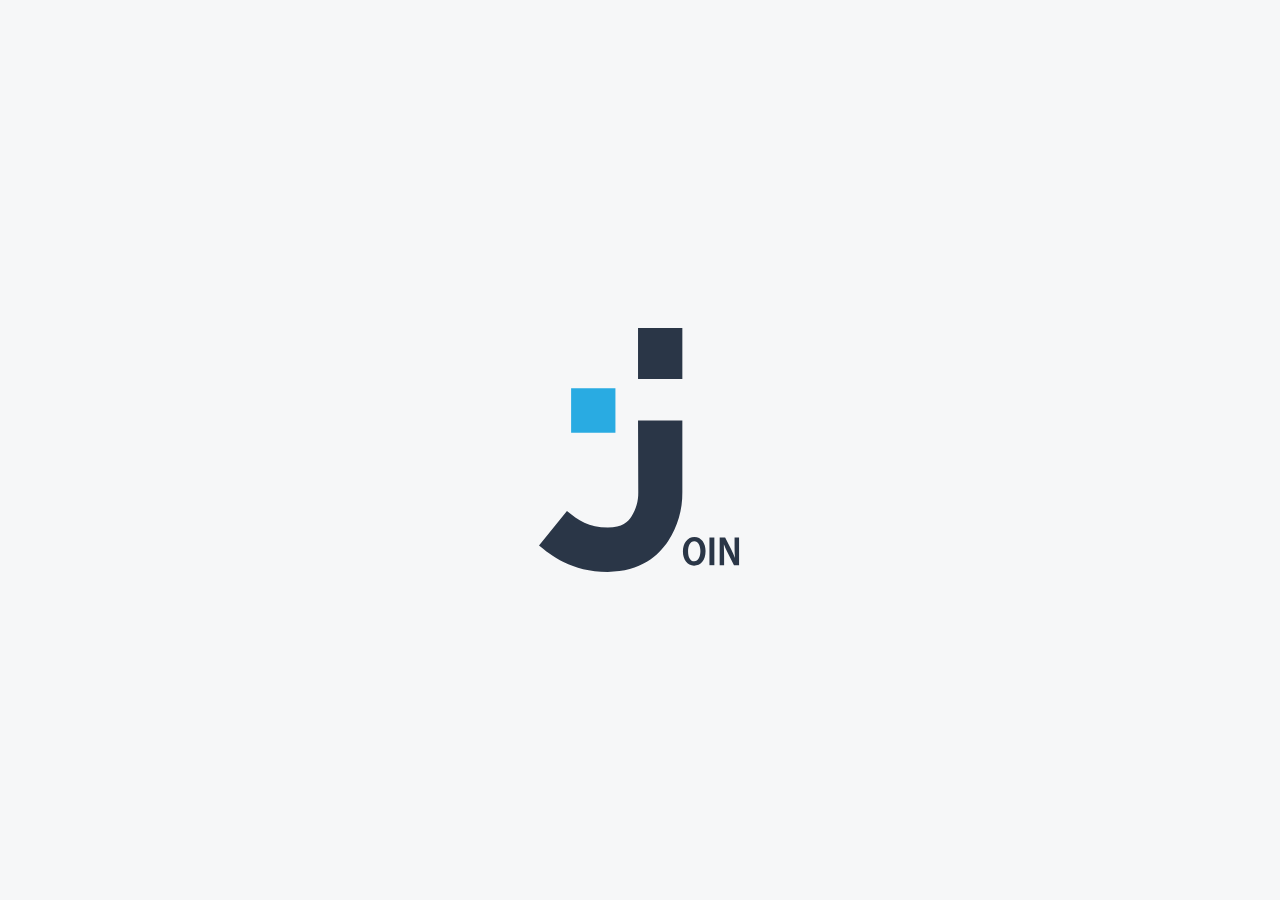
==== add_task.html @ 205330fd "first commmit on fresh repository" ====
<!DOCTYPE html>
<html lang="en">

<head>
    <meta charset="UTF-8">
    <meta name="viewport" content="width=device-width, initial-scale=1.0">
    <title>Join | Add Task</title>
    <link rel="stylesheet" href="color.css">
    <link rel="stylesheet" href="fonts.css">
    <link rel="stylesheet" href="style.css">
    <link rel="stylesheet" href="add_task.css">
    <link rel="shortcut icon" href="./assets/img/favicon.svg" type="image/svg+xml">
</head>

<body onload="init(); taskProgressState = 'toDo'; taskMode = 'add'">
    <div w3-include-html="./assets/templates/nav.html"></div>
    <div class="content" w3-include-html="./assets/templates/addtask.html">
    </div>

    <div id="message" class="message d-none"></div>

    <script src="./js/storage.js"></script>
    <script src="./js/script.js"></script>
    <script src="./js/board.js"></script>
    <script src="./js/svg.js"></script>
    <script src="./js/addtask.js"></script>
    <script src="./js/templates.js"></script>
</body>

</html>
---- color.css ----
/* ==========================================================================
   Colors
   ========================================================================== */

/* CI colors
   ========================================================================== */
:root {
    --bgr: #F6F7F8;

    --black: #000;
    --black-opacity-1: rgba(0, 0, 0, 0.12);
    --white: #FFF;

    --blue-extra-dark: #091931;
    --blue-dark: #2A3647;
    --blue-light: #29ABE2;

    --gray-light-1: #F4F4F4;
    --gray-light-2: #CDCDCD;
    --gray-light-3: #D1D1D1;
    --gray-light-4:#A8A8A8;
}


/* Special colors
   ========================================================================== */
:root {
    --yellow-1:#FFC701;

    --orange-1: #FFA800;
    --orange-2: #FF7A00;

    --red-1: #FF5C00;
    --red-2:#FF3D00;

    --green-1: #1FD7C1;
    --green-2: #7AE229;
    --green-3: #02CF2F;
    --green-4: #4E963D;

    --blue-1: #32DAFF;
    --blue-2: #0190E0;
    --blue-3: #007CEE;
    --blue-4: #0038FF;

    --purple-1: #FC71FF;
    --purple-2: #EE00D6;
    --purple-3: #EE00D6;
    --purple-4: #9327FF;
}


/* Border shadow
   ========================================================================== */
:root {
    --box-shadow-1: rgba(0, 0, 0, 0.10);
    --box-shadow-2: rgba(0, 0, 0, 0.08);
    --box-shadow-3: rgba(0, 0, 0, 0.04);
}
---- fonts.css ----
/* ==========================================================================
   Font
   ========================================================================== */
.btn, .btn-tetriary, .c-monogram, .c-d-monogram, h1, h2, h3, h4, h5, h6, p {
    font-family: 'Inter';
    font-style: normal;
    line-height: 120%;
    margin: 0;
}

.btn {
    font-family: 'Inter';
    font-style: normal;
    font-weight: 700;
    font-size: 21px;
}

.c-monogram {
    font-size: 12px;
}

.c-d-monogram {
    font-size: 47px;
}

h1 {
  color: var(--black);
  font-weight: 700;
  font-size: 64px;
}

h2 {
    color: var(--black);
    font-weight: 700;
    font-size: 61px;
}

h3 {
    color: var(--black);
    font-weight: 500;
    font-size: 47px;
}

h4 {
    color: var(--black);
    font-weight: 400;
    font-size: 27px;
}

h5 {
    color: var(--black);
    font-weight: 700;
    font-size: 21px;
}

h6 {
    color: var(--black);
    font-weight: 400;
    font-size: 20px;
}

p {
    font-weight: 400;
    font-size: 16px;
}

.c-dark-blue {
  color: var(--dark-blue);
}

.c-blue-light {
  color: var(--blue-light);
}

/* ==========================================================================
   Font implementation - 'Inter'
   ========================================================================== */

/* inter-100 - latin */
@font-face {
    font-display: swap; /* Check https://developer.mozilla.org/en-US/docs/Web/CSS/@font-face/font-display for other options. */
    font-family: 'Inter';
    font-style: normal;
    font-weight: 100;
    src: url('./assets/fonts/inter-v12-latin-100.woff2') format('woff2'); /* Chrome 36+, Opera 23+, Firefox 39+, Safari 12+, iOS 10+ */
  }
  /* inter-200 - latin */
  @font-face {
    font-display: swap; /* Check https://developer.mozilla.org/en-US/docs/Web/CSS/@font-face/font-display for other options. */
    font-family: 'Inter';
    font-style: normal;
    font-weight: 200;
    src: url('./assets/fonts/inter-v12-latin-200.woff2') format('woff2'); /* Chrome 36+, Opera 23+, Firefox 39+, Safari 12+, iOS 10+ */
  }
  /* inter-300 - latin */
  @font-face {
    font-display: swap; /* Check https://developer.mozilla.org/en-US/docs/Web/CSS/@font-face/font-display for other options. */
    font-family: 'Inter';
    font-style: normal;
    font-weight: 300;
    src: url('./assets/fonts/inter-v12-latin-300.woff2') format('woff2'); /* Chrome 36+, Opera 23+, Firefox 39+, Safari 12+, iOS 10+ */
  }
  /* inter-regular - latin */
  @font-face {
    font-display: swap; /* Check https://developer.mozilla.org/en-US/docs/Web/CSS/@font-face/font-display for other options. */
    font-family: 'Inter';
    font-style: normal;
    font-weight: 400;
    src: url('./assets/fonts/inter-v12-latin-regular.woff2') format('woff2'); /* Chrome 36+, Opera 23+, Firefox 39+, Safari 12+, iOS 10+ */
  }
  /* inter-500 - latin */
  @font-face {
    font-display: swap; /* Check https://developer.mozilla.org/en-US/docs/Web/CSS/@font-face/font-display for other options. */
    font-family: 'Inter';
    font-style: normal;
    font-weight: 500;
    src: url('./assets/fonts/inter-v12-latin-500.woff2') format('woff2'); /* Chrome 36+, Opera 23+, Firefox 39+, Safari 12+, iOS 10+ */
  }
  /* inter-600 - latin */
  @font-face {
    font-display: swap; /* Check https://developer.mozilla.org/en-US/docs/Web/CSS/@font-face/font-display for other options. */
    font-family: 'Inter';
    font-style: normal;
    font-weight: 600;
    src: url('./assets/fonts/inter-v12-latin-600.woff2') format('woff2'); /* Chrome 36+, Opera 23+, Firefox 39+, Safari 12+, iOS 10+ */
  }
  /* inter-700 - latin */
  @font-face {
    font-display: swap; /* Check https://developer.mozilla.org/en-US/docs/Web/CSS/@font-face/font-display for other options. */
    font-family: 'Inter';
    font-style: normal;
    font-weight: 700;
    src: url('./assets/fonts/inter-v12-latin-700.woff2') format('woff2'); /* Chrome 36+, Opera 23+, Firefox 39+, Safari 12+, iOS 10+ */
  }
  /* inter-800 - latin */
  @font-face {
    font-display: swap; /* Check https://developer.mozilla.org/en-US/docs/Web/CSS/@font-face/font-display for other options. */
    font-family: 'Inter';
    font-style: normal;
    font-weight: 800;
    src: url('./assets/fonts/inter-v12-latin-800.woff2') format('woff2'); /* Chrome 36+, Opera 23+, Firefox 39+, Safari 12+, iOS 10+ */
  }
  /* inter-900 - latin */
  @font-face {
    font-display: swap; /* Check https://developer.mozilla.org/en-US/docs/Web/CSS/@font-face/font-display for other options. */
    font-family: 'Inter';
    font-style: normal;
    font-weight: 900;
    src: url('./assets/fonts/inter-v12-latin-900.woff2') format('woff2'); /* Chrome 36+, Opera 23+, Firefox 39+, Safari 12+, iOS 10+ */
  }
---- style.css ----
/* ==========================================================================
   General
   ========================================================================== */
body {
    font-family: 'Inter';
    background-color: var(--bgr);
}

body::-webkit-scrollbar {
    width: 10px;
}

/* Track */
body::-webkit-scrollbar-track {
    background: var(--gray-light-2);
    border-radius: 5px;
}

/* Handle */
body::-webkit-scrollbar-thumb {
    background: var(--blue-dark);
    border-radius: 5px;
}

* {
    box-sizing: border-box;
    margin: 0;
    padding: 0;
}

.d-none {
    display: none !important;
}

.opacity-0 {
    opacity: 0;
}

.message {
    display: flex;
    justify-content: center;
    align-items: center;
    flex-direction: column;
    position: absolute;
    top: 100%;
    /* Startposition unten */
    left: 50%;
    transform: translate(-50%, -50%);
    z-index: 999999999;

    /* Styling */
    color: white;
    font-size: 16px;
    background-color: #2a3647c5;
    padding: 24px;
    border-radius: 24px;
    border: 1px solid #D1D1D1;
    box-shadow: var(--box-shadow-1);

    /* Animationen und Transitions */
    animation: slideUp 0.5s forwards ease-in-out,
        fadeOut 0.5s 4s forwards ease-in-out;
}

@keyframes slideUp {
    0% {
        top: 100%;
    }

    100% {
        top: 50%;
    }
}

@keyframes fadeOut {
    0% {
        opacity: 1;
    }

    100% {
        opacity: 0;
    }
}


/* ==========================================================================
   Content
   ========================================================================== */
.content {
    display: flex;
    align-items: center;
    flex-direction: column;
    margin-left: 254px;
    margin-top: 110px;
    width: auto;
}

/* ==========================================================================
   Buttons
   ========================================================================== */
.btn {
    /* Display & box model */
    display: flex;
    flex-direction: row;
    justify-content: center;
    align-items: center;
    min-width: 145px;
    ;
    height: 54px;
    padding: 14px;
    gap: 10px;
    font-size: 21px;
    /* Other */
    border-radius: 10px;
}

.btn-primary {
    /* Other */
    background: var(--blue-dark);
    border: none;
    /* border: 1px solid var(--blue-dark); */
    color: var(--white);
    cursor: pointer;
    transition: all 0.1s ease-in-out;
}

.btn-primary:hover {
    background-color: var(--blue-light);
}

.btn-secondary {
    /* Display & box model */
    width: auto;
    /* Other */
    background: none;
    border: 1px solid var(--blue-dark);
    color: var(--blue-dark);
    cursor: pointer;
    transition: all 0.1s ease-in-out;
}

.btn-secondary:hover {
    border: 1px solid var(--blue-light);
    color: var(--blue-light);
}

.btn-tetriary {
    /* Other */
    background: none;
    border: none;
    cursor: pointer;
}

.btn-tetriary:hover {
    color: var(--blue-light);
}

button:disabled {
    opacity: 0.5;
    cursor: not-allowed;
}

/* Logo Animation Login
   ========================================================================== */
@keyframes logoAnimation {
    0% {
        position: fixed;
        top: 50%;
        left: 50%;
        transform: translate(-50%, -50%) scale(2);
    }

    100% {
        position: fixed;
        top: 40px;
        left: 100px;
        transform: translate(0, 0) scale(1);
    }
}

.logo-animated {
    animation: logoAnimation 2s forwards;
    /* 2 Sekunden Dauer */
}


/* Content fade in
   ========================================================================== */

@keyframes contentFadeIn {
    0% {
        opacity: 0;
    }

    100% {
        opacity: 1;
    }
}

.full-height {
    animation: contentFadeIn 1s forwards 0.5s;
    /* 1 Sekunde Dauer, 2 Sekunden Verzögerung */
    opacity: 0;
    /* Setze die Anfangs-Opazität auf 0 */
}

/* ==========================================================================
   Input Fields
   ========================================================================== */
.input-icon {
    position: relative;
    display: inline-block;
    /* or "block" if you want it to take the full width */
    width: 422px;
}

.field {
    width: 422px;
    height: 48px;
    padding: 12px 40px 12px 21px;
    /* Increase right padding to make room for the icon */
    border-radius: 10px;
    border: 1px solid #D1D1D1;
    background: #FFF;
    box-sizing: border-box;
    font-size: 20px;
}

.field::placeholder {
    color: #D1D1D1;
}

.icon {
    position: absolute;
    right: 12px;
    top: 50%;
    transform: translateY(-50%);
    pointer-events: none;
    /* Makes the icon non-interactive */
}

.actionIcon {
    pointer-events: inherit !important;
    cursor: pointer;
}

input[type='checkbox']:hover {
    cursor: pointer;
}

/* ==========================================================================
   Dialog & Cards
   ========================================================================== */
.card {
    padding: 48px 115px;
    border-radius: 30px;
    background: #FFF;
    box-shadow: 0px 0px 14px 3px rgba(0, 0, 0, 0.04);
}



/* ==========================================================================
   Side & Topbar
   ========================================================================== */
.sidebar {
    position: fixed;
    box-sizing: border-box;
    padding-top: 64px;
    top: 0;
    width: 248px;
    height: 100vh;
    display: flex;
    flex-direction: column;
    justify-content: space-between;
    align-items: center;
    background: #2A3647;
    z-index: 2;
}

.active {
    background-color: var(--blue-extra-dark);
}

.active-undernav:hover {
    color: var(--gray-light-4) !important;
}

.nav ul {
    display: flex;
    flex-direction: column;
    align-items: flex-start;
    justify-content: center;
    gap: 15px;
    padding: 0;
}

.uppernav {
    width: 100%;
}

.uppernav ul li {
    list-style-type: none;
    width: 100%;
}

.uppernav a {
    padding-left: 64px;
    color: white;
}

.undernav {
    display: flex;
    flex-direction: column;
    justify-content: flex-start;
    align-items: flex-start;
    gap: 4px;
    align-self: stretch;
    margin-bottom: 64px;
}

.undernav ul {
    width: 100%;
}

.undernav li {
    display: flex;
    align-items: center;
    width: 100%;
    list-style-type: none;
    color: var(--gray-light-4);
    font-size: 16px;
    font-weight: 400;
    padding: 0;
}

.undernav li a {
    display: flex;
    align-items: center;
    color: var(--gray-light-4);
    width: 100%;
    height: 36px;
    padding-left: 64px;
    text-decoration: none;
    transition-duration: 125ms;
}

.undernav li a:hover {
    color: #29abe2;
    font-weight: 400;
}

.account a {
    height: 32px;
}

.account-help {
    transition-duration: 125ms;
}

.account-help:hover {
    transform: scale(1.1);
}

.account-img-container {
    position: relative;
    display: inline-block;
    width: 60px;
    height: 60px;
}

.accountnav {
    display: none;
    position: absolute;
    top: 75%;
    right: 25px;
    border-radius: 20px 0px 20px 20px;
    background-color: var(--blue-dark);
    box-shadow: 0px 0px 4px 0px rgba(0, 0, 0, 0.10);
    transform: translateY(-20px);
    transition: transform 0.3s ease-out;
}

.accountnav.open {
    display: block;
    transform: translateY(10px);
}

.account-img-container:hover {
    cursor: pointer;
}

.accountnav a {
    text-decoration: none;
    color: inherit;
}

.accountnav ul {
    gap: 0;
}

.accountnav li {
    display: flex;
    align-items: center;
    justify-content: right;
    list-style-type: none;
    color: var(--gray-light-4);
    font-size: 16px;
    font-weight: 200;
    width: 150px;
    height: 32px;
    padding-left: 10px;
    padding-right: 10px;
    transition-duration: 175ms;
}

.accountnav-mobile {
    display: none !important;
}

.accountnav li a {
    display: flex;
    align-items: center;
    gap: 4px !important;
}

.accountnav li:hover {
    background-color: var(--blue-extra-dark);
    color: var(--white);
}

.accountnav img {
    height: 22px;
    width: 22px;
}

#accountnavLogout {
    gap: 4px;
    border-radius: 20px 0 20px 20px;
    /*border-bottom: 2px solid rgba(255, 255, 255, 0.1);*/
}

.menuitem {
    display: flex;
    align-items: center;
    gap: 8px;
    text-decoration: none;
    width: 100%;
    height: 46px;
    padding-top: 8px;
    padding-bottom: 8px;
    transition-duration: 125ms;
}

.menuitem:hover {
    background-color: var(--blue-extra-dark);
}

.header {
    display: flex;
    box-sizing: border-box;
    width: 100%;
    margin-top: 0;
    padding-left: 348px;
    padding-top: 10px;
    padding-bottom: 10px;
    position: fixed;
    top: 0;
    left: 0;
    right: 0;
    justify-content: space-between;
    align-items: center;
    background-color: var(--white);
    box-shadow: 0px 4px 4px 0px rgba(0, 0, 0, 0.10);
    z-index: 1;
}

.header-mobile-logo {
    display: none;
}

.account {
    display: flex;
    justify-content: flex-end;
    align-items: center;
    margin-right: 60px;
}

/* ==========================================================================
   Mobile Nav (Bottom)
   ========================================================================== */

.mobile-nav {
    display: none;
}

/* ==========================================================================
   Login, Singnup Forgot Password
   ========================================================================== */
.login {
    display: flex;
    flex-direction: column;
    align-items: center;
    justify-content: center;
    gap: 32px;
}

.custom-h2 {
    margin: 0;
    color: #000;
    text-align: center;
    font-size: 61px;
    font-style: normal;
    font-weight: 700;
    line-height: 120%;
}

.signup {
    display: flex;
    flex-direction: column;
    align-items: center;
    justify-content: center;
    position: relative;
    gap: 32px;
}

.reset_pw {
    display: flex;
    flex-direction: column;
    align-items: center;
    justify-content: center;
    gap: 32px;
}

.top {
    display: flex;
    align-items: flex-start;
}

.nav-icon {
    position: absolute;
    left: -32px;
    top: 21px;
}

.nav-icon:hover {
    cursor: pointer;
}

.login-form {
    display: flex;
    flex-direction: column;
    gap: 32px;
}

.icon {
    position: absolute;
    right: 12px;
    top: 50%;
    transform: translateY(-50%);
    pointer-events: none;
    /* Makes the icon non-interactive */
}

.divider {
    margin-top: -12px;
}

.options {
    display: flex;
    align-items: center;
    justify-content: center;
    gap: 32px;
    height: 24px;
}

.options a {
    text-decoration: none;
    color: #29ABE2;
    cursor: pointer;
}

.options a:hover {
    font-weight: 500;
    border-bottom: 1px solid #29ABE2;
    padding-bottom: 2px;
}

.form-btn {
    display: flex;
    align-items: center;
    justify-content: center;
    gap: 32px;
}

.footer-menu ul {
    display: flex;
    align-items: center;
    justify-content: center;
    gap: 32px;
    margin-bottom: 40px;
    padding: 0;
}

.footer-menu li {
    list-style-type: none;
}

.footer-menu a {
    text-decoration: none;
    color: var(--gray-light-4);
}

.footer-menu a:hover {
    color: #2A3647;
}

.check-policy label {
    color: var(--gray-light-4);
    font-weight: 200;
}

.check-policy a {
    color: #29ABE2;
}

.check-policy {
    display: flex;
    flex-direction: row;
    justify-content: center;
    gap: 8px;
    width: 100%;
}

.check {
    display: flex;
    flex-direction: row;
    gap: 8px;
}

.signup-btn {
    margin-right: 100px;
    display: flex;
    align-items: center;
    gap: 32px;
}

.full-height {
    animation: contentFadeIn 1s forwards 0.5s;
    /* 1 Sekunde Dauer, 2 Sekunden Verzögerung */
    opacity: 0;
    /* Setze die Anfangs-Opazität auf 0 */
}


.full-height {
    display: flex;
    flex-direction: column;
    align-items: center;
    justify-content: space-between;
    height: 100vh;
}

.topbar {
    width: 100%;
    display: flex;
    align-items: flex-start;
    justify-content: flex-end;
    margin-top: 40px;
}

/* ==========================================================================
   Colors for Categorys
   ========================================================================== */

.category-color-design {
    background-color: var(--yellow-1);
}

.category-color-development {
    background-color: var(--red-1);
}

.category-color-qa {
    background-color: var(--green-1);
}

/* ==========================================================================
Media Queries / Responsiveness
========================================================================== */

@media (max-width: 880px) {
    .content {
        margin-left: 0;
        margin-bottom: 96px;
        padding-left: 16px;
        padding-right: 16px;
    }

    /* Hide Sidebar and display mobile menu
   ========================================================================== */
    .sidebar {
        display: none;
    }

    .mobile-nav {
        display: flex;
        position: fixed;
        align-items: center;
        bottom: 0;
        left: 0;
        right: 0;
        height: 80px;
        background-color: var(--blue-dark);
        z-index: 9999;
        padding-left: 16px;
        padding-right: 16px;
    }

    .mobile-nav ul {
        display: flex;
        width: 100%;
        height: 100%;
        justify-content: space-between;
        align-items: center;
        flex-direction: row;
        gap: 4px;
    }

    .menuitem {
        flex-direction: column;
        align-items: center;
        justify-content: center;
        padding: 0;
        border-radius: 20px;
        gap: 4px;
        color: var(--white);
        min-width: 76px;
        width: 76px;
        height: 76px;
    }

    .menuitem:hover {
        border-radius: 20px;
    }

    .menuitem li {
        list-style-type: none;
        font-size: 14px;
    }

    .mobile-nav-img {
        display: flex;
        justify-content: center;
        align-items: center;
        width: 24px;
        height: 24px;
    }

    .mobile-nav-img img {
        width: 24px;
    }

    .accountnav-mobile {
        display: flex !important;
    }

    #accountnavLogout {
        gap: 4px;
        border-radius: 20px 0 0 0;
        /*border-bottom: 2px solid rgba(255, 255, 255, 0.1);*/
    }
    
    #accountnavImprint {
        /*border-top: 2px solid rgba(255, 255, 255, 0.1);*/
        border-radius: 0 0 20px 20px;
    }

    /* adjust header for mobile view
   ========================================================================== */
    .header {
        padding: 20px 16px 20px 16px;
    }

    .header h6 {
        display: none;
    }

    .header-mobile-logo {
        display: block;
        width: 32px;
    }

    .account {
        margin-right: 0;
    }

    .account-help {
        display: none;
    }

    .nav-icon {
        left: 32px;
        top: 8px;
    }

    h2 {
        font-size: 47px;
    }

    span {
        font-size: 20px;
    }

    .card {
        order: 1;
        margin-top: 188px;
        padding: 32px 0px;
    }

    .login-form {
        padding: 0 16px;
    }

    .options {
        flex-direction: column-reverse;
        width: 100%;
        align-items: flex-start;
        padding: 0 32px;
        gap: 16px;
    }

    .form-btn {
        flex-direction: column;
        gap: 21px;
    }

    .form-btn button {
        width: 180px !important;
    }

    .topbar {
        order: 2;
        justify-content: center;
    }

    .footer-menu {
        order: 3;
        margin-top: 16px;
    }

    .signup-btn {
        margin: 0;
    }

    .privacy-content {
        margin-left: 16px !important;
        margin-right: 16px !important;
    }

    .custom-h2 {
        font-size: 40px !important;
    }

    .top {
        max-width: 315px;
    }

    .p-forgot-pw {
        display: flex;
        max-width: 322px;
        text-align: center;
        font-size: 20px;
    }
}

@media (max-width: 480px) {
    .full-height {
        margin-left: 16px;
        margin-right: 16px;
    }

    .card {
        min-width: 328px;
    }

    .card,
    .login,
    .field,
    .input-icon,
    .login-form {
        width: 100%;
    }
}

@media (max-width: 396px) {

    .content,
    .full-height {
        padding-left: 16px;
        padding-right: 16px;
    }
}
---- add_task.css ----
h2 {
    margin-bottom: 5px;
}

form {
    display: flex;
    flex-direction: column;
}

.label {
    display: flex;
    flex-direction: column;
    align-items: flex-start;
    gap: 8px;
}

input,
textarea,
select {
    font-family: 'Inter';
    font-size: 20px;
    font-style: normal;
    font-weight: 400;
    line-height: 120%;
    outline: none;
}

input {
    display: flex;
    padding: 13px 21px;
    align-items: center;
    gap: 10px;
    align-self: stretch;
    border-radius: 10px;
    border: 1px solid var(--style, #D1D1D1);
    background: #FFF;
}

textarea {
    display: flex;
    height: 119px;
    max-height: 166px;
    padding: 18px 21px;
    align-items: flex-start;
    gap: 10px;
    align-self: stretch;
    border-radius: 10px;
    border: 1px solid var(--style, #D1D1D1);
    background: #FFF;
    resize: none;
    appearance: none;
    -webkit-appearance: none;
    -moz-appearance: none;
    background-image: url('./assets/img/textarea_recurso.svg');
    background-repeat: no-repeat;
    background-position-x: calc(100% - 4px);
    background-position-y: calc(100% - 4px);
}

textarea:hover {
    resize: vertical;
}

select {
    display: flex;
    width: 422px;
    height: 51px;
    padding: 10px 21px;
    align-items: center;
    gap: 10px;
    border-radius: 10px;
    border: 1px solid var(--style, #D1D1D1);
    background: #FFF;
    appearance: none;
    -webkit-appearance: none;
    -moz-appearance: none;
    background-image: url('./assets/img/arrow_dropdown.svg');
    background-repeat: no-repeat;
    background-position-x: calc(100% - 18px);
    background-position-y: calc(50% + 2px);
}

select:focus {
    border-radius: 10px 10px 0 0;
    outline: none;
    border: 1px solid var(--style, #D1D1D1);
    border-bottom: 0px;
}

select option {
    font-family: 'Inter';
    font-size: 20px;
    font-style: normal;
    font-weight: 400;
    line-height: 120%;
}

select option:disabled {
    display: none;
}

select:hover {
    cursor: pointer;
}

option:hover {
    cursor: pointer;
}

input::placeholder,
textarea::placeholder {
    color: #D1D1D1;
    font-family: 'Inter';
    font-size: 20px;
    font-style: normal;
    font-weight: 400;
    line-height: 120%;
}

input .content {
    display: flex;
    justify-content: center;
    align-items: center;
    flex-direction: column;
}

.addtask-headline-container {
    display: flex;
    justify-content: left;
    width: 1000px;
}

.addtask-form-container {
    display: flex;
    flex-direction: row;
    gap: 14px;
}

.addtask-form-container-column {
    display: inline-flex;
    flex-direction: column;
    align-items: flex-start;
    gap: 14px;
}

.addTaskSeparator {
    width: 1px;
    height: 551px;
    flex-shrink: 0;
    background-color: #D1D1D1;
}

.addtask-priority-container {
    display: flex;
    justify-content: space-between;
    align-items: center;
    width: 100%;
    gap: 10px;
    flex-shrink: 0;
}

.addtask-priority-container button {
    display: flex;
    width: 136px;
    height: 51px;
    padding: 18px 10px;
    justify-content: center;
    align-items: center;
    gap: 10px;
    border-radius: 10px;
    background: var(--white, #FFF);
    border: none;
    box-shadow: 0px 0px 4px 0px rgba(0, 0, 0, 0.10);
    color: #000;
    font-size: 20px;
    font-style: normal;
    font-weight: 400;
    line-height: 120%;
    cursor: pointer;
}

.addtask-priority-urgent {
    background-color: #ff3d00 !important;
    color: white !important;
    font-weight: 700 !important;
    box-shadow: 0 4px 4px rgba(0, 0, 0, 0.4) !important;
}

.addtask-priority-medium {
    background-color: #ffa800 !important;
    color: white !important;
    font-weight: 700 !important;
    box-shadow: 0 4px 4px rgba(0, 0, 0, 0.4) !important;
}

.addtask-priority-low {
    background-color: #7ae229 !important;
    color: white !important;
    font-weight: 700 !important;
    box-shadow: 0 4px 4px rgba(0, 0, 0, 0.4) !important;
}

input[type='date'] {
    appearance: none;
    -webkit-appearance: none;
    -moz-appearance: none;
    background-image: url('./assets/img/calendar.svg');
    background-repeat: no-repeat;
    background-position-x: calc(100% - 18px);
    background-position-y: 50%;
}

input[type='date']::-webkit-calendar-picker-indicator {
    background: transparent;
    bottom: 0;
    color: transparent;
    cursor: pointer;
    height: auto;
    left: 0;
    position: absolute;
    right: 0;
    top: 0;
    width: auto;
}

.addtask-subtask-input {
    background-image: url('./assets/img/icon_plus.svg');
    background-repeat: no-repeat;
    background-position-x: calc(100% - 18px);
    background-position-y: 50%;
}

.addtask-subtask-icon:hover {
    cursor: pointer;
    transform: scale(1.2);
    transition-duration: 125ms;
}

#alert {
    color: red;
}

#subtasksList {
    width: 100%;
}

.d-flex-space-between {
    display: flex;
    justify-content: space-between;
    align-items: center;
}

.addtask-subtask-option-container {
    display: flex;
    flex-direction: row;
    font-size: 16px;
    gap: 20px;
}

.addtask-separator {
    height: 424px;
    width: 1px;
    background-color: var(--gray-light-3);
    margin: 0 59px 0 59px;
}

.addtask-submit-container {
    display: flex;
    justify-content: right;
    align-items: center;
    width: inherit;
    gap: 25px;
}

.addtask-clear-btn {
    display: flex;
    justify-content: left !important;
    padding-left: 32px !important;
    width: 136px !important;
    background-image: url('./assets/img/icon_cancel.svg') !important;
    background-repeat: no-repeat !important;
    background-position-y: 50% !important;
    background-position-x: calc(100% - 28px) !important;
}

.addtask-clear-btn:hover {
    background-image: url('./assets/img/icon_cancel_lightblue.svg') !important;
}

.addtask-create-btn {
    width: 186px !important;
}

.addtask-category {
    border-radius: 50%;
    width: 12px;
    height: 12px;
    border: 4px solid var(--white);
}

.addSubtasksList {
    width: 100%;
}

/*-- Added 'position: relative' for date calendar --*/
.addTaskDateInput {
    position: relative;
}

.custom-dropdown {
    position: relative;
    width: 200px;
    border: 1px solid #ccc;
    padding: 10px;
  }
  
  .custom-dropdown::after {
    content: '\25BC'; /* Unicode character for the dropdown arrow */
    position: absolute;
    top: 50%;
    right: 10px;
    transform: translateY(-50%);
  }
  
@media (max-width: 1260px) {
    .addtask-headline-container {
        width: 100%;
        margin-bottom: 16px;
    }

    .addtask-separator {
        margin: 0 16px 0 16px;
    }

    .addtask-submit-container {
        margin-top: 16px;
        margin-bottom: 16px;
    }

    .addtask-priority-container button {
        width: 30%;
    }
}

@media (max-width: 1138px) {
    .content {
        margin-left: 270px;
        margin-right: 16px;
    }

    .addtask-separator {
        display: none;
    }

    .addtask-form-container {
        flex-direction: column;
    }

    form {
        width: 100%;
    }

    input, textarea, .label, select, .input-icon {
        width: 100% !important;
    }

    .addtask-form-container-column-2 {
        margin-top: 14px;
    }
}

@media (max-width: 880px) {

    .content {
        margin-left: 0px;
        margin-right: 0px;
    }

    .addtask-clear-btn {
        display: none !important;
    }

    .addtask-submit-container {
        flex-direction: column;
    }
}

@media (max-width: 440px) {

}

@media (max-width: 396px) {
    .addtask-headline-container {
        padding-left: 0px;
    }

    .addtask-priority-container {
        flex-direction: column;
    }

    .addtask-priority-container button {
        width: 100%;
    }
}
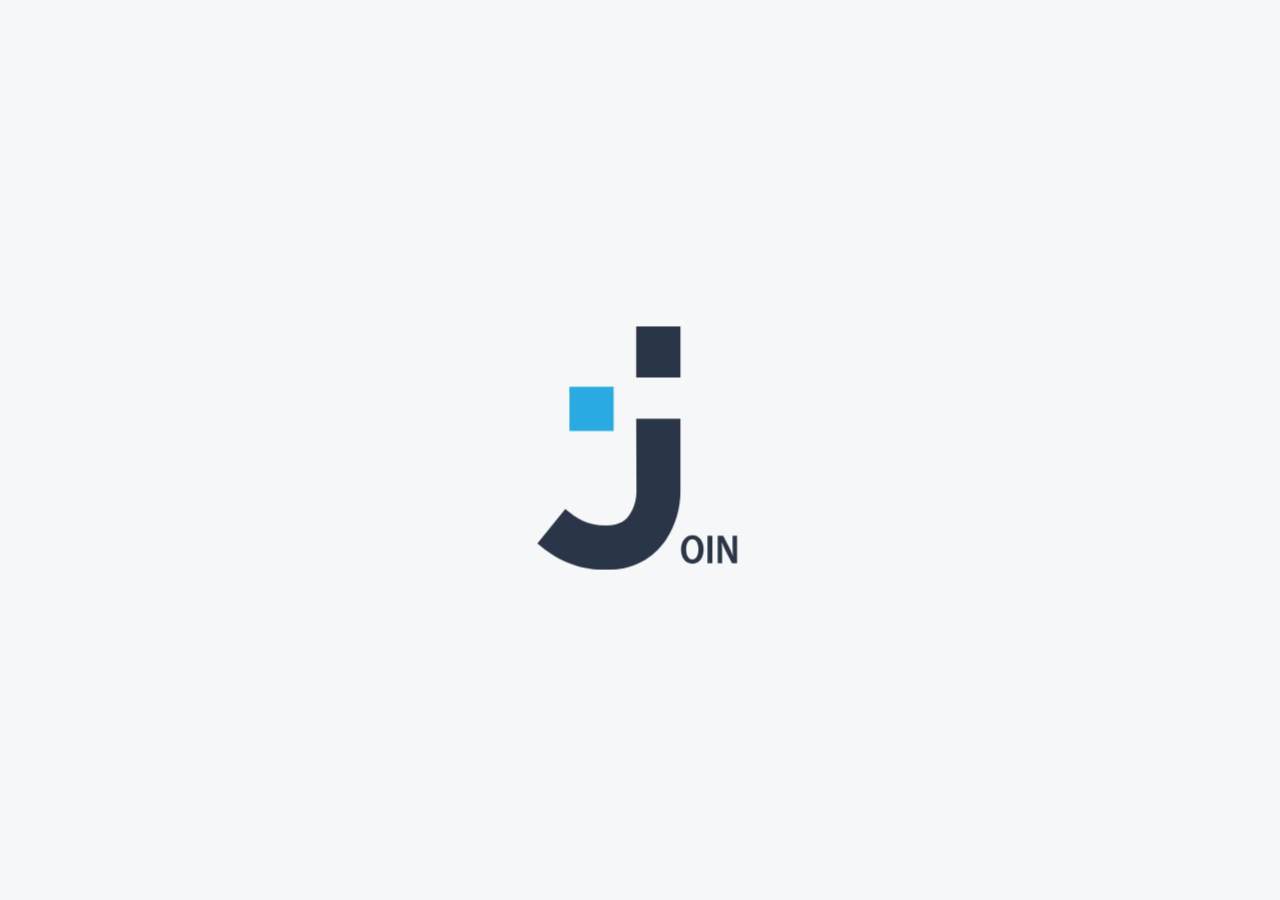
==== commit 8995bcdf: "added assignee dropdown box for edit task (some bugs to be fixed...)" ====
--- a/add_task.html
+++ b/add_task.html
@@ -12,7 +12,7 @@
     <link rel="shortcut icon" href="./assets/img/favicon.svg" type="image/svg+xml">
 </head>
 
-<body onload="init(); taskProgressState = 'toDo'; taskMode = 'add'">
+<body onload="init(); taskProgressState = 'toDo'; taskMode = 'add'; selectAssigneeElements();">
     <div w3-include-html="./assets/templates/nav.html"></div>
     <div class="content" w3-include-html="./assets/templates/addtask.html">
     </div>
--- a/fonts.css
+++ b/fonts.css
@@ -32,7 +32,7 @@
 h2 {
     color: var(--black);
     font-weight: 700;
-    font-size: 61px;
+    font-size: 47px;
 }
 
 h3 {
--- a/style.css
+++ b/style.css
@@ -6,18 +6,18 @@
     background-color: var(--bgr);
 }
 
-body::-webkit-scrollbar {
+*::-webkit-scrollbar {
     width: 10px;
 }
 
 /* Track */
-body::-webkit-scrollbar-track {
+*::-webkit-scrollbar-track {
     background: var(--gray-light-2);
     border-radius: 5px;
 }
 
 /* Handle */
-body::-webkit-scrollbar-thumb {
+*::-webkit-scrollbar-thumb {
     background: var(--blue-dark);
     border-radius: 5px;
 }
@@ -460,6 +460,7 @@
     display: flex;
     box-sizing: border-box;
     width: 100%;
+    height: 80px;
     margin-top: 0;
     padding-left: 348px;
     padding-top: 10px;
@@ -900,4 +901,20 @@
         padding-left: 16px;
         padding-right: 16px;
     }
-}+}
+
+@media (max-width: 359px) {
+    .mobile-nav {
+        padding-left: 8px;
+        padding-right: 8px;
+    }
+
+    .mobile-nav ul {
+        gap: 2px;
+    }
+
+    .menuitem {
+        min-width: 72px;
+        width: 72px;
+    }
+}
--- a/add_task.css
+++ b/add_task.css
@@ -1,4 +1,5 @@
 h2 {
+    font-size: 47px !important;
     margin-bottom: 5px;
 }
 
@@ -143,6 +144,143 @@
     gap: 14px;
 }
 
+.assigned-users-container {
+    width: 100%;
+    max-width: 424px;
+}
+
+#addtask-assign-new-user, #edittask-assign-new-user {
+    width: 422px;
+    border-radius: 0 0 10px 10px;
+    border-top: none;
+}
+
+#addtask-assign-new-user:focus, #edittask-assign-new-user:focus {
+    border-radius: 0;
+}
+
+.assigned-users-box {
+    display: flex;
+    width: 100%;
+    min-height: 52px;
+    flex-wrap: wrap;
+    font-family: 'Inter';
+    font-size: 16px;
+    font-style: normal;
+    font-weight: 400;
+    line-height: 120%;
+    padding: 13px 21px;
+    align-items: center;
+    gap: 10px;
+    align-self: stretch;
+    border-radius: 10px 10px 0 0;
+    border: 1px solid var(--style, #D1D1D1);
+    background: #FFF;
+}
+
+.assigned-user {
+    display: flex;
+    text-align: center;
+    align-items: center;
+    color: white;
+    background-color: var(--blue-dark);
+    padding: 8px 8px;
+    gap: 4px;
+    border-radius: 10px;
+    box-shadow: 0px 0px 4px 0px rgba(0, 0, 0, 0.10);
+    transition-duration: 125ms;
+    cursor: default;
+}
+
+.assigned-user:hover {
+    background-color: var(--blue-light);
+}
+
+.assigned-user img {
+    height: 18px;
+    cursor: pointer;
+    transition-duration: 125ms;
+}
+
+.assigned-user img:hover {
+    transform: scale(1.2);
+}
+
+.assigned-users-placeholder {
+    display: flex;
+    width: 100%;
+    flex-direction: column;
+    justify-content: center;
+    align-items: center;
+    padding: 8px 8px;
+    gap: 4px;
+    align-self: stretch;
+    border-radius: 10px;
+    border: 1px dashed var(--icon, #A8A8A8);
+    background: #E7E7E7;
+    box-shadow: 0px 0px 4px 0px rgba(0, 0, 0, 0.16);
+    font-size: 16px;
+    color: var(--gray-light-4);
+    cursor: default;
+}
+
+.dropdown-list-wrapper {
+    width: 100%;
+    position: relative;
+    display: inline-block;
+}
+
+.assigned-dropdown-list {
+    display: none;
+    position: absolute;
+    width: 100%;
+    max-height: 218px;
+    overflow-y: auto;
+    list-style: none;
+    padding: 8px 10px;
+    margin: 0;
+    border: 1px solid #ccc;
+    border-radius: 0 0 10px 10px;
+    box-shadow: 0 4px 8px rgba(0, 0, 0, 0.1);
+    background-color: #fff;
+    z-index: 1;
+    font-family: 'Inter';
+    font-size: 20px;
+    font-style: normal;
+    font-weight: 400;
+    line-height: 120%;
+    outline: none;
+}
+
+.assigned-dropdown-list li {
+    width: 100%;
+    padding: 13px 11px;
+    cursor: pointer;
+    transition-duration: 125ms;
+}
+
+.assigned-dropdown-list li:hover {
+    border-radius: 10px;
+    color: white;
+    background-color: var(--blue-dark);
+}
+
+.assigned-dropdown-list::-webkit-scrollbar {
+    width: 10px;
+}
+
+/* Track */
+.assigned-dropdown-list::-webkit-scrollbar-track {
+    background: var(--gray-light-2);
+    border-radius: 5px;
+}
+
+/* Handle */
+.assigned-dropdown-list::-webkit-scrollbar-thumb {
+    background: var(--blue-dark);
+    border-radius: 5px;
+}
+
 .addTaskSeparator {
     width: 1px;
     height: 551px;
@@ -257,6 +395,12 @@
     gap: 20px;
 }
 
+.addtask-separator-container {
+    display: flex;
+    height: inherit;
+    align-items: center;
+}
+
 .addtask-separator {
     height: 424px;
     width: 1px;
@@ -312,16 +456,17 @@
     width: 200px;
     border: 1px solid #ccc;
     padding: 10px;
-  }
-  
-  .custom-dropdown::after {
-    content: '\25BC'; /* Unicode character for the dropdown arrow */
+}
+
+.custom-dropdown::after {
+    content: '\25BC';
+    /* Unicode character for the dropdown arrow */
     position: absolute;
     top: 50%;
     right: 10px;
     transform: translateY(-50%);
-  }
-  
+}
+
 @media (max-width: 1260px) {
     .addtask-headline-container {
         width: 100%;
@@ -360,12 +505,20 @@
         width: 100%;
     }
 
-    input, textarea, .label, select, .input-icon {
+    input,
+    textarea,
+    .label,
+    select,
+    .input-icon {
         width: 100% !important;
     }
 
     .addtask-form-container-column-2 {
         margin-top: 14px;
+    }
+
+    .assigned-users-container {
+        max-width: 100%;
     }
 }
 
@@ -385,9 +538,7 @@
     }
 }
 
-@media (max-width: 440px) {
-
-}
+@media (max-width: 440px) {}
 
 @media (max-width: 396px) {
     .addtask-headline-container {
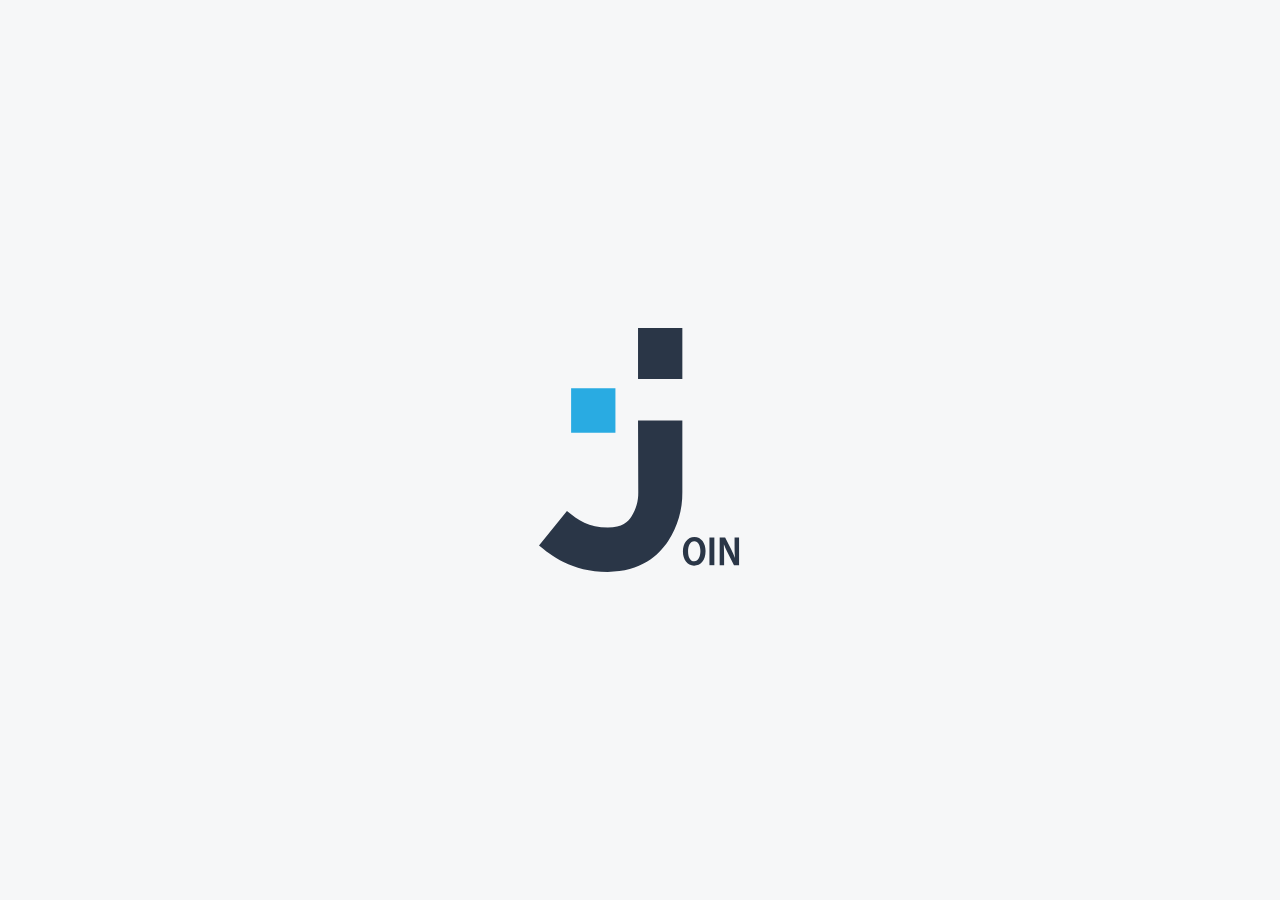
==== commit a93869d6: "Bugfix: in edit Task, now the correct assignedUsers are displayed." ====
--- a/add_task.html
+++ b/add_task.html
@@ -12,7 +12,7 @@
     <link rel="shortcut icon" href="./assets/img/favicon.svg" type="image/svg+xml">
 </head>
 
-<body onload="init(); taskProgressState = 'toDo'; taskMode = 'add'; selectAssigneeElements();">
+<body onload="initAddTaskPage()">
     <div w3-include-html="./assets/templates/nav.html"></div>
     <div class="content" w3-include-html="./assets/templates/addtask.html">
     </div>
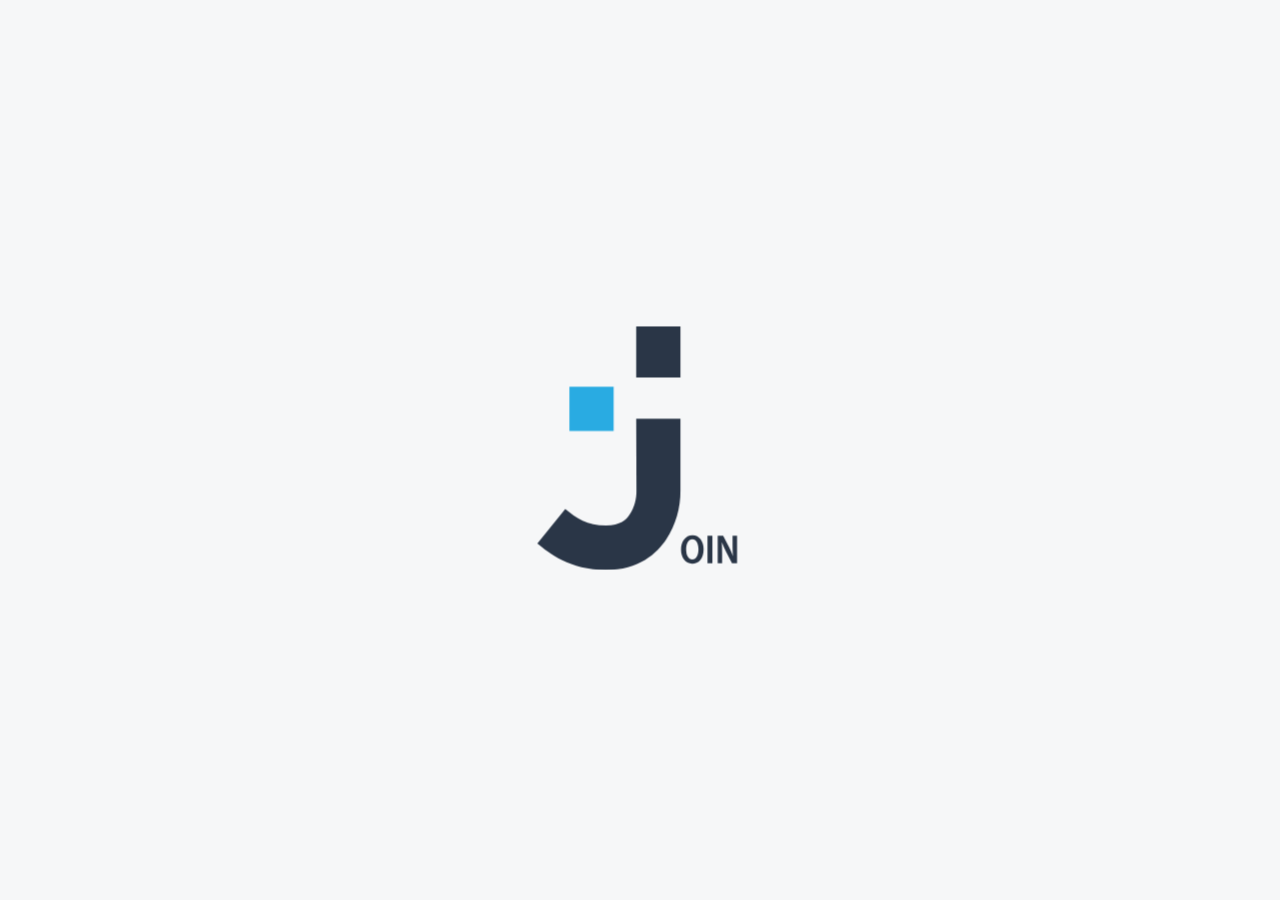
==== commit 201ed49d: "moving functions from addtask.js to addtask_assignee.js / refactoring addNewTask / small css improve" ====
--- a/add_task.html
+++ b/add_task.html
@@ -23,6 +23,7 @@
     <script src="./js/script.js"></script>
     <script src="./js/board.js"></script>
     <script src="./js/svg.js"></script>
+    <script src="./js/addtask_assignee.js"></script>
     <script src="./js/addtask.js"></script>
     <script src="./js/templates.js"></script>
 </body>
--- a/add_task.css
+++ b/add_task.css
@@ -82,10 +82,9 @@
 }
 
 select:focus {
-    border-radius: 10px 10px 0 0;
+    border-radius: 10px;
     outline: none;
     border: 1px solid var(--style, #D1D1D1);
-    border-bottom: 0px;
 }
 
 select option {
@@ -538,8 +537,6 @@
     }
 }
 
-@media (max-width: 440px) {}
-
 @media (max-width: 396px) {
     .addtask-headline-container {
         padding-left: 0px;
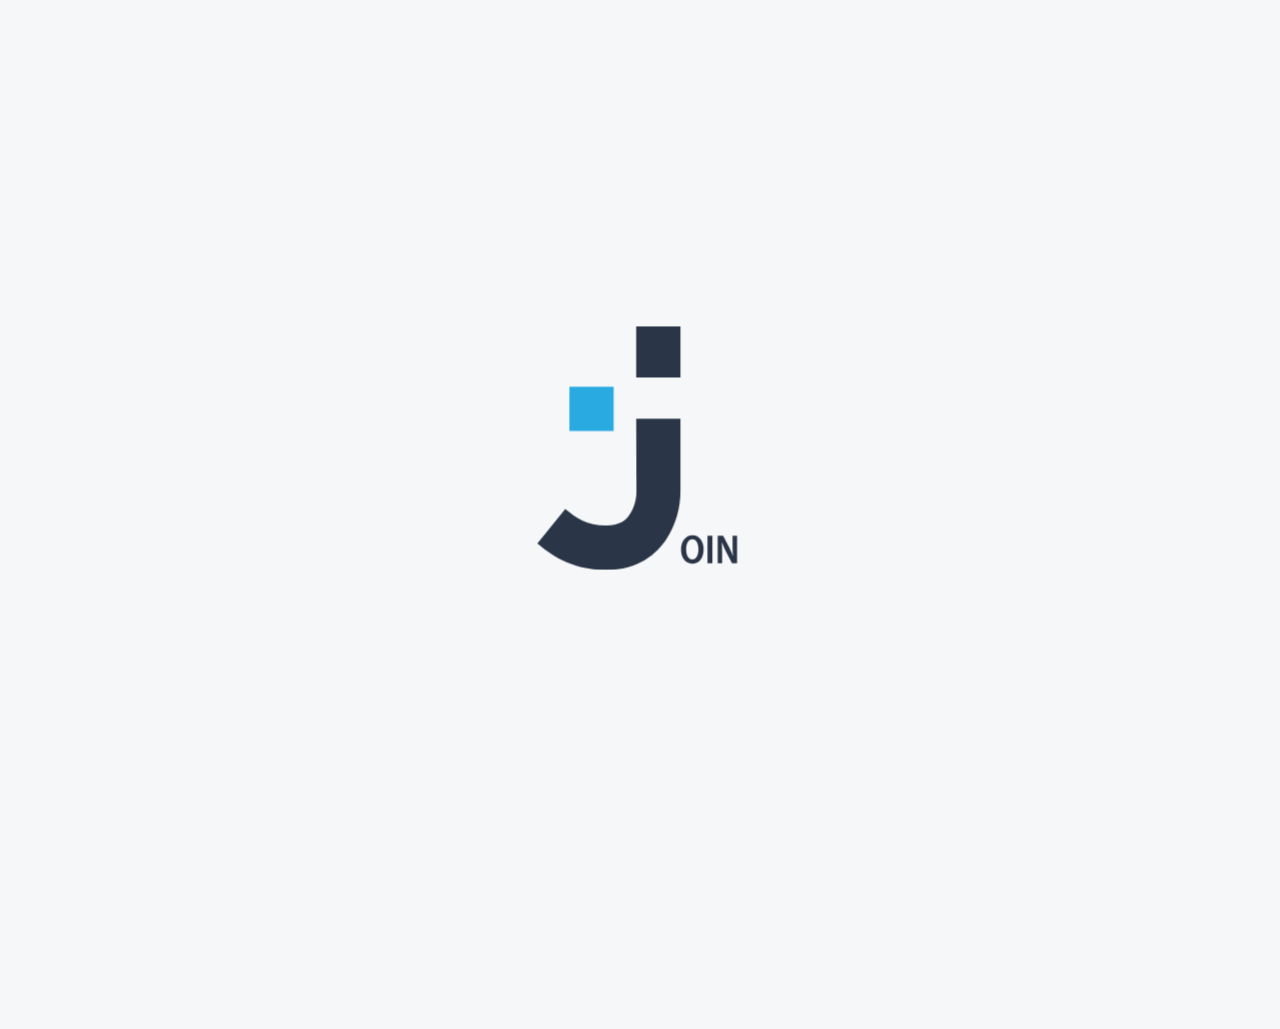
==== commit 83a1b024: "moving functions to new files for better overview / optimizing and adding some more jsDoc" ====
--- a/add_task.html
+++ b/add_task.html
@@ -25,6 +25,7 @@
     <script src="./js/svg.js"></script>
     <script src="./js/addtask_assignee.js"></script>
     <script src="./js/addtask.js"></script>
+    <script src="./js/addtask_prio.js"></script>
     <script src="./js/templates.js"></script>
 </body>
 
